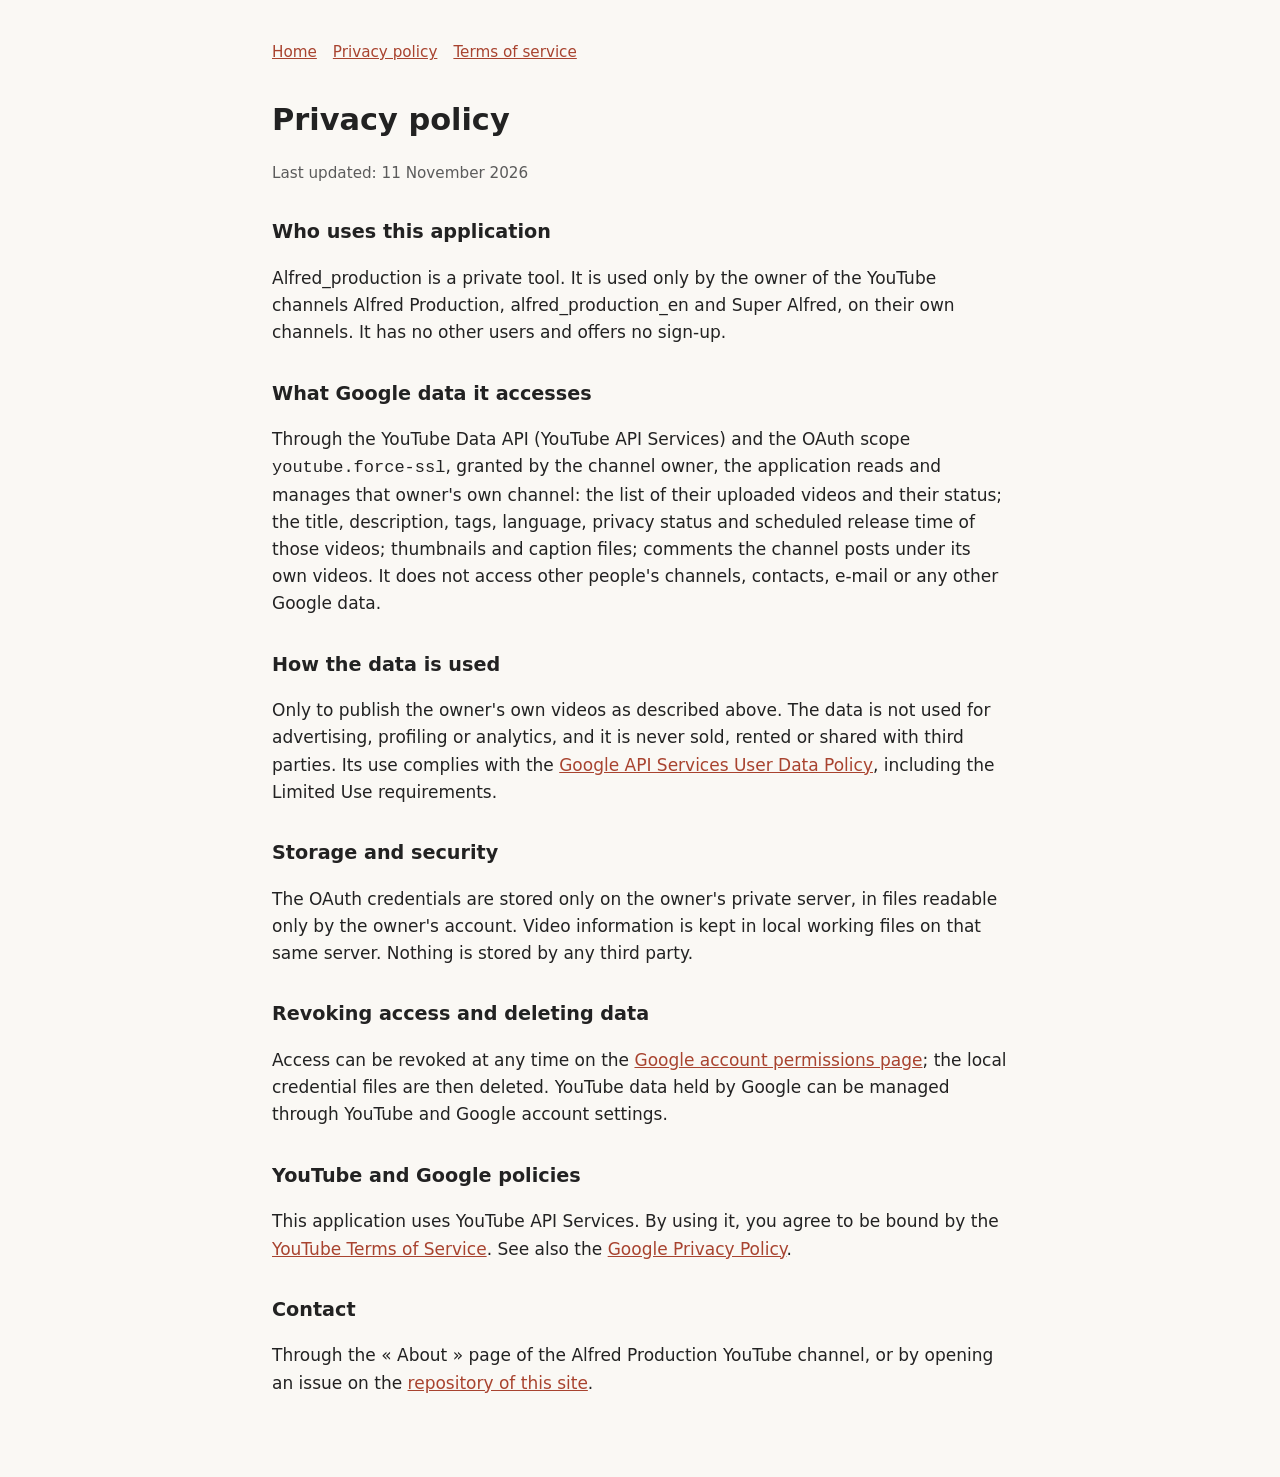
==== privacy.html @ eec83d90 "Home page, privacy policy and terms of service for the Alfred_production OAuth app Co-Authored-By: C" ====
<!doctype html>
<html lang="en"><head><meta charset="utf-8"><meta name="viewport" content="width=device-width,initial-scale=1">
<title>Alfred_production: privacy policy</title><link rel="stylesheet" href="style.css"></head>
<body><main>
<nav><a href="./">Home</a><a href="privacy.html">Privacy policy</a><a href="terms.html">Terms of service</a></nav>
<h1>Privacy policy</h1>
<p class="note">Last updated: 11 November 2026</p>
<h2>Who uses this application</h2>
<p>Alfred_production is a private tool. It is used only by the owner of the YouTube channels Alfred Production,
alfred_production_en and Super Alfred, on their own channels. It has no other users and offers no sign-up.</p>
<h2>What Google data it accesses</h2>
<p>Through the YouTube Data API (YouTube API Services) and the OAuth scope
<code>youtube.force-ssl</code>, granted by the channel owner, the application reads and manages that owner's own
channel: the list of their uploaded videos and their status; the title, description, tags, language, privacy status
and scheduled release time of those videos; thumbnails and caption files; comments the channel posts under its own
videos. It does not access other people's channels, contacts, e-mail or any other Google data.</p>
<h2>How the data is used</h2>
<p>Only to publish the owner's own videos as described above. The data is not used for advertising, profiling or
analytics, and it is never sold, rented or shared with third parties. Its use complies with the
<a href="https://developers.google.com/terms/api-services-user-data-policy">Google API Services User Data Policy</a>,
including the Limited Use requirements.</p>
<h2>Storage and security</h2>
<p>The OAuth credentials are stored only on the owner's private server, in files readable only by the owner's account.
Video information is kept in local working files on that same server. Nothing is stored by any third party.</p>
<h2>Revoking access and deleting data</h2>
<p>Access can be revoked at any time on the
<a href="https://myaccount.google.com/permissions">Google account permissions page</a>; the local credential files
are then deleted. YouTube data held by Google can be managed through YouTube and Google account settings.</p>
<h2>YouTube and Google policies</h2>
<p>This application uses YouTube API Services. By using it, you agree to be bound by the
<a href="https://www.youtube.com/t/terms">YouTube Terms of Service</a>. See also the
<a href="https://policies.google.com/privacy">Google Privacy Policy</a>.</p>
<h2>Contact</h2>
<p>Through the « About » page of the Alfred Production YouTube channel, or by opening an issue on the
<a href="https://github.com/guest252e-stack/alfred-production">repository of this site</a>.</p>
</main></body></html>
---- style.css ----
:root{--fond:#faf8f4;--texte:#222;--doux:#5b5b5b;--accent:#a8432f}
@media (prefers-color-scheme:dark){:root{--fond:#16181c;--texte:#e8e6e1;--doux:#a5a39d;--accent:#e08a74}}
body{margin:0;background:var(--fond);color:var(--texte);font:17px/1.6 system-ui,-apple-system,"Segoe UI",sans-serif}
main{max-width:46rem;margin:0 auto;padding:2.5rem 1rem 4rem}
h1{font-size:1.9rem;margin:.2rem 0 1rem}h2{font-size:1.2rem;margin-top:2rem}
a{color:var(--accent)}nav{font-size:.95rem;margin-bottom:2rem}nav a{margin-right:1rem}
.note{color:var(--doux);font-size:.95rem}
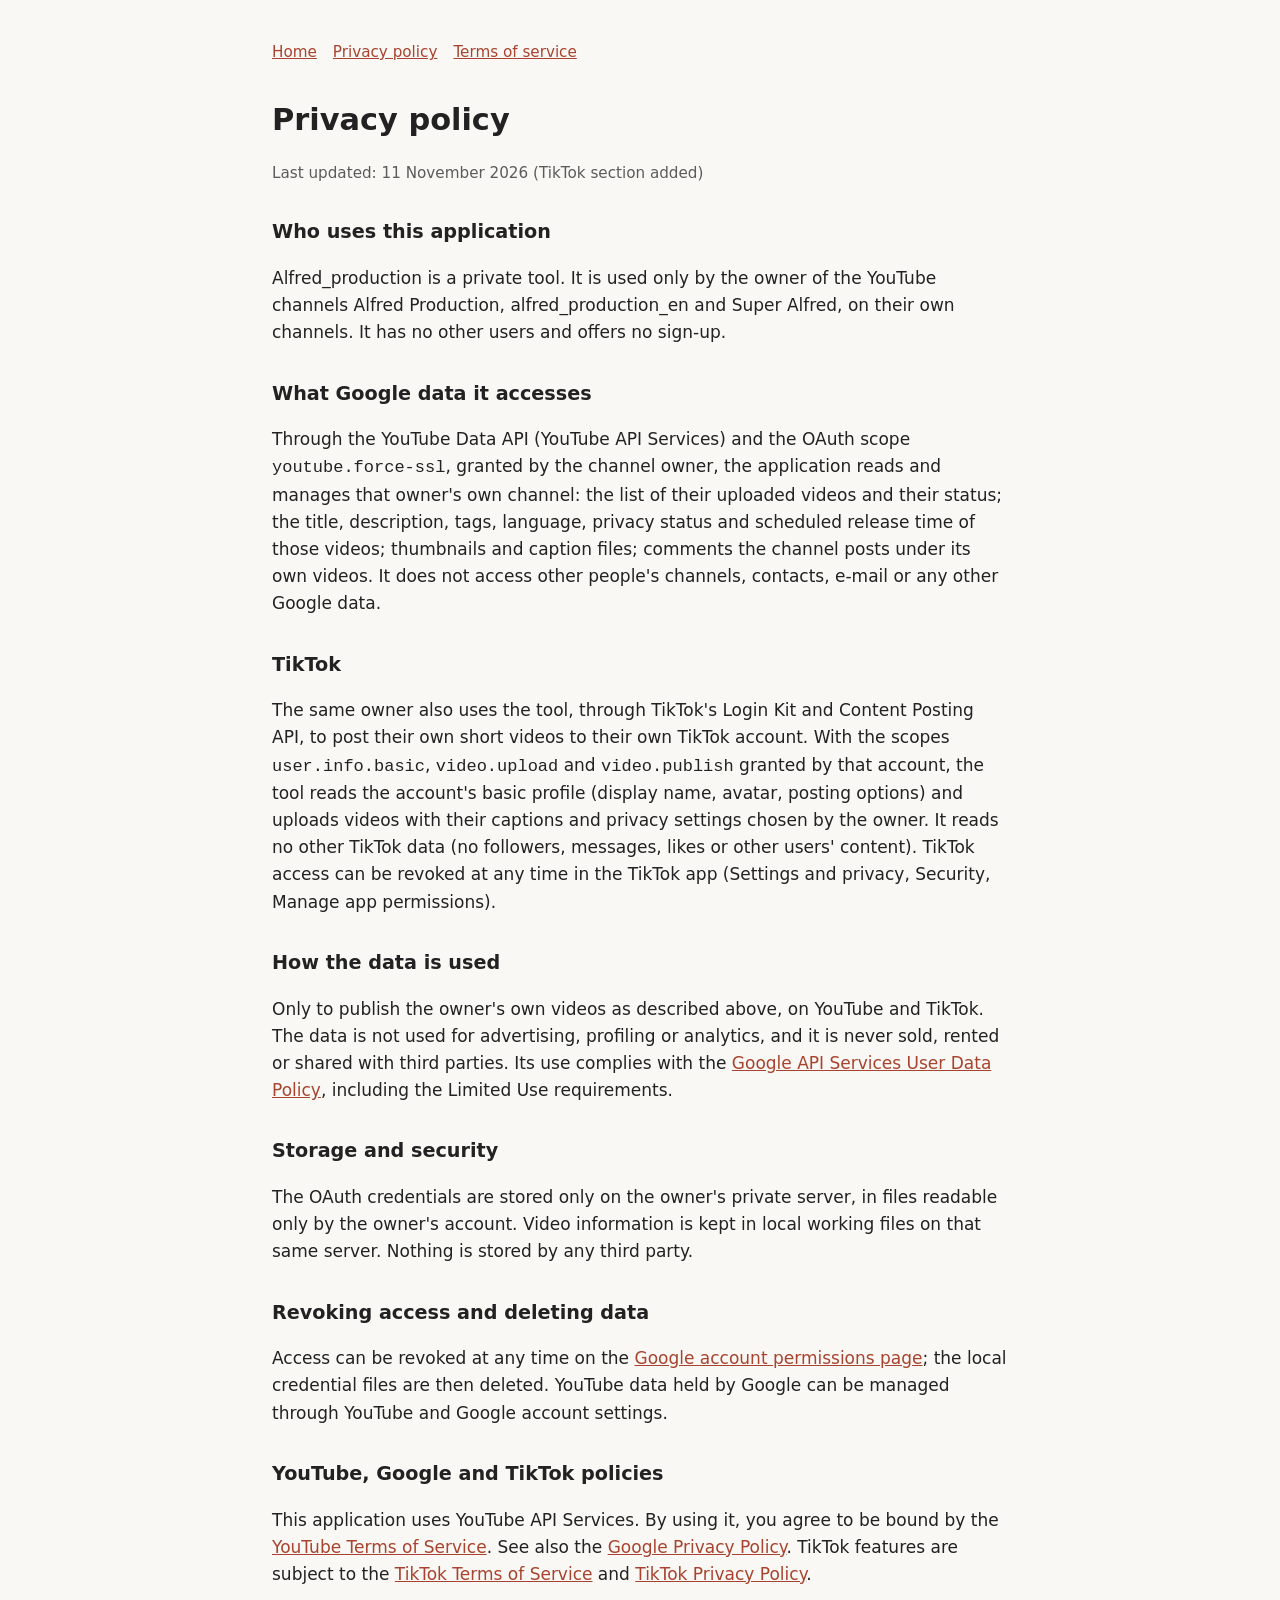
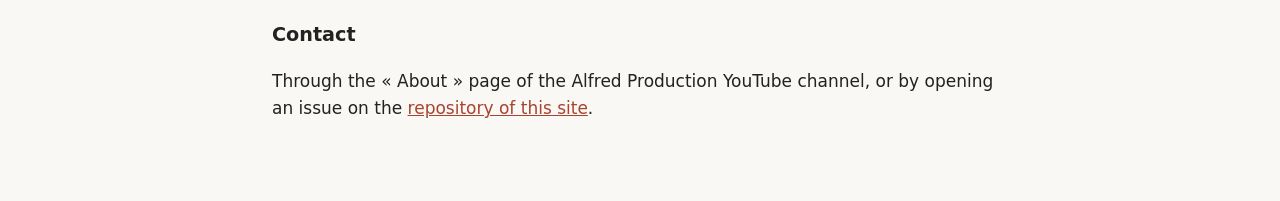
==== commit 8e23329a: "Home page, privacy policy and terms of service for the Alfred_production OAuth app Co-Authored-By: C" ====
--- a/privacy.html
+++ b/privacy.html
@@ -4,7 +4,7 @@
 <body><main>
 <nav><a href="./">Home</a><a href="privacy.html">Privacy policy</a><a href="terms.html">Terms of service</a></nav>
 <h1>Privacy policy</h1>
-<p class="note">Last updated: 11 November 2026</p>
+<p class="note">Last updated: 11 November 2026 (TikTok section added)</p>
 <h2>Who uses this application</h2>
 <p>Alfred_production is a private tool. It is used only by the owner of the YouTube channels Alfred Production,
 alfred_production_en and Super Alfred, on their own channels. It has no other users and offers no sign-up.</p>
@@ -14,8 +14,15 @@
 channel: the list of their uploaded videos and their status; the title, description, tags, language, privacy status
 and scheduled release time of those videos; thumbnails and caption files; comments the channel posts under its own
 videos. It does not access other people's channels, contacts, e-mail or any other Google data.</p>
+<h2>TikTok</h2>
+<p>The same owner also uses the tool, through TikTok's Login Kit and Content Posting API, to post their own short
+videos to their own TikTok account. With the scopes <code>user.info.basic</code>, <code>video.upload</code> and
+<code>video.publish</code> granted by that account, the tool reads the account's basic profile (display name, avatar,
+posting options) and uploads videos with their captions and privacy settings chosen by the owner. It reads no other
+TikTok data (no followers, messages, likes or other users' content). TikTok access can be revoked at any time in the
+TikTok app (Settings and privacy, Security, Manage app permissions).</p>
 <h2>How the data is used</h2>
-<p>Only to publish the owner's own videos as described above. The data is not used for advertising, profiling or
+<p>Only to publish the owner's own videos as described above, on YouTube and TikTok. The data is not used for advertising, profiling or
 analytics, and it is never sold, rented or shared with third parties. Its use complies with the
 <a href="https://developers.google.com/terms/api-services-user-data-policy">Google API Services User Data Policy</a>,
 including the Limited Use requirements.</p>
@@ -26,10 +33,12 @@
 <p>Access can be revoked at any time on the
 <a href="https://myaccount.google.com/permissions">Google account permissions page</a>; the local credential files
 are then deleted. YouTube data held by Google can be managed through YouTube and Google account settings.</p>
-<h2>YouTube and Google policies</h2>
+<h2>YouTube, Google and TikTok policies</h2>
 <p>This application uses YouTube API Services. By using it, you agree to be bound by the
 <a href="https://www.youtube.com/t/terms">YouTube Terms of Service</a>. See also the
-<a href="https://policies.google.com/privacy">Google Privacy Policy</a>.</p>
+<a href="https://policies.google.com/privacy">Google Privacy Policy</a>. TikTok features are subject to the
+<a href="https://www.tiktok.com/legal/terms-of-service">TikTok Terms of Service</a> and
+<a href="https://www.tiktok.com/legal/privacy-policy">TikTok Privacy Policy</a>.</p>
 <h2>Contact</h2>
 <p>Through the « About » page of the Alfred Production YouTube channel, or by opening an issue on the
 <a href="https://github.com/guest252e-stack/alfred-production">repository of this site</a>.</p>
